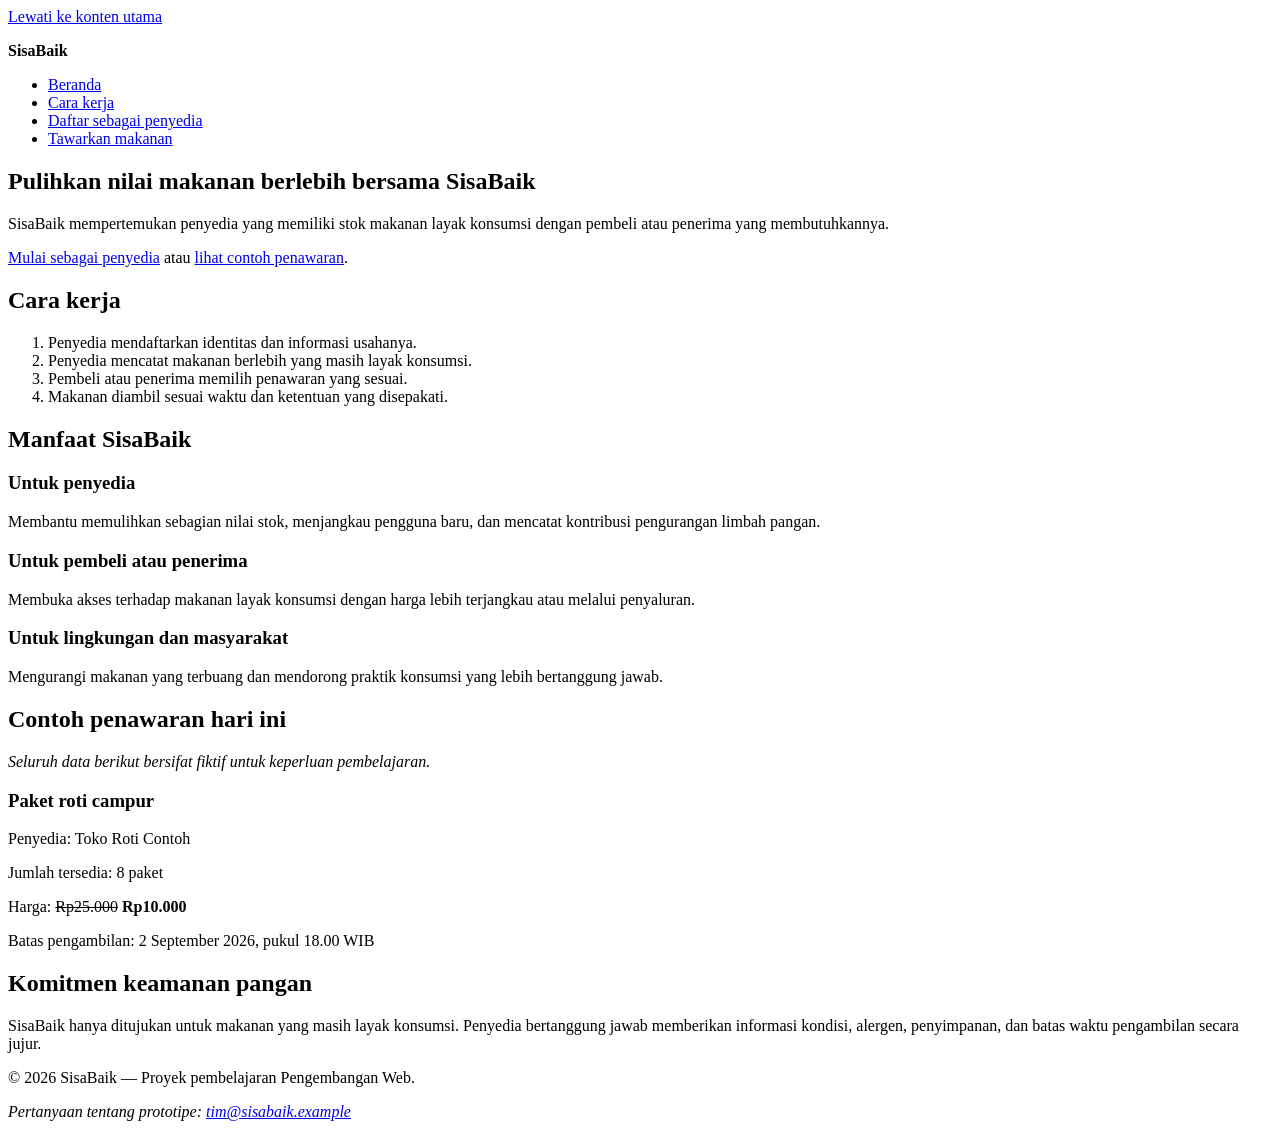
==== index.html @ fd05a011 "chore: initialize SisaBaik project" ====
<!doctype html>
<html lang="id">
<head>
<meta charset="utf-8">
<meta name="viewport" content="width=device-width, initial-scale=1">
<meta name="description"
content="SisaBaik membantu penyedia menawarkan makanan berlebih agar tetap bernilai, terjangkau, dan tidak terbuang."
>
<title>Beranda | SisaBaik</title>
</head>
<body>
<a href="#konten-utama">Lewati ke konten utama</a>
<header>
<p><strong>SisaBaik</strong></p>
<nav aria-label="Navigasi utama">
<ul>
<li><a href="index.html" aria-current="page">Beranda</a></li>
<li><a href="#cara-kerja">Cara kerja</a></li>
<li><a href="daftar-penyedia.html">Daftar sebagai penyedia</a></li>
<li><a href="tawarkan-makanan.html">Tawarkan makanan</a></li>
</ul>
</nav>
</header>

<main id="konten-utama" tabindex="-1">
<section aria-labelledby="judul-utama">
<h1 id="judul-utama">Pulihkan nilai makanan berlebih bersama SisaBaik</h1>
<p>
SisaBaik mempertemukan penyedia yang memiliki stok makanan layak konsumsi dengan pembeli atau penerima yang membutuhkannya.
</p>
<p>
<a href="daftar-penyedia.html">Mulai sebagai penyedia</a> atau
<a href="#penawaran-contoh">lihat contoh penawaran</a>.
</p>
</section>

<section id="cara-kerja" aria-labelledby="judul-cara-kerja">
<h2 id="judul-cara-kerja">Cara kerja</h2>
<ol>
<li>Penyedia mendaftarkan identitas dan informasi usahanya.</li>
<li>Penyedia mencatat makanan berlebih yang masih layak konsumsi.</li>
<li>Pembeli atau penerima memilih penawaran yang sesuai.</li>
<li>Makanan diambil sesuai waktu dan ketentuan yang disepakati.</li>
</ol>
</section>

<section aria-labelledby="judul-manfaat">
<h2 id="judul-manfaat">Manfaat SisaBaik</h2>

<article>
<h3>Untuk penyedia</h3>
<p>
Membantu memulihkan sebagian nilai stok, menjangkau pengguna baru, dan mencatat kontribusi pengurangan limbah pangan.
</p>
</article>

<article>
<h3>Untuk pembeli atau penerima</h3>
<p>
Membuka akses terhadap makanan layak konsumsi dengan harga lebih terjangkau atau melalui penyaluran.
</p>
</article>

<article>
<h3>Untuk lingkungan dan masyarakat</h3>
<p>
Mengurangi makanan yang terbuang dan mendorong praktik konsumsi yang lebih bertanggung jawab.
</p>
</article>
</section>

<section id="penawaran-contoh" aria-labelledby="judul-penawaran">
<h2 id="judul-penawaran">Contoh penawaran hari ini</h2>
<p><em>Seluruh data berikut bersifat fiktif untuk keperluan pembelajaran.</em></p>

<article>
<h3>Paket roti campur</h3>
<p>Penyedia: Toko Roti Contoh</p>
<p>Jumlah tersedia: <data value="8">8 paket</data></p>
<p>Harga: <del>Rp25.000</del> <strong>Rp10.000</strong></p>
<p>
Batas pengambilan:
<time datetime="2026-09-02T18:00:00+07:00">
2 September 2026, pukul 18.00 WIB
</time>
</p>
</article>
</section>

<section aria-labelledby="judul-keamanan">
<h2 id="judul-keamanan">Komitmen keamanan pangan</h2>
<p>

SisaBaik hanya ditujukan untuk makanan yang masih layak konsumsi. Penyedia bertanggung jawab memberikan informasi kondisi, alergen, penyimpanan, dan batas waktu pengambilan secara jujur.
</p>
</section>
</main>

<footer>
<p>&copy; 2026 SisaBaik — Proyek pembelajaran Pengembangan Web.</p>
<address>
Pertanyaan tentang prototipe:
<a href="mailto:tim@sisabaik.example">tim@sisabaik.example</a>
</address>
</footer>
</body>
</html>
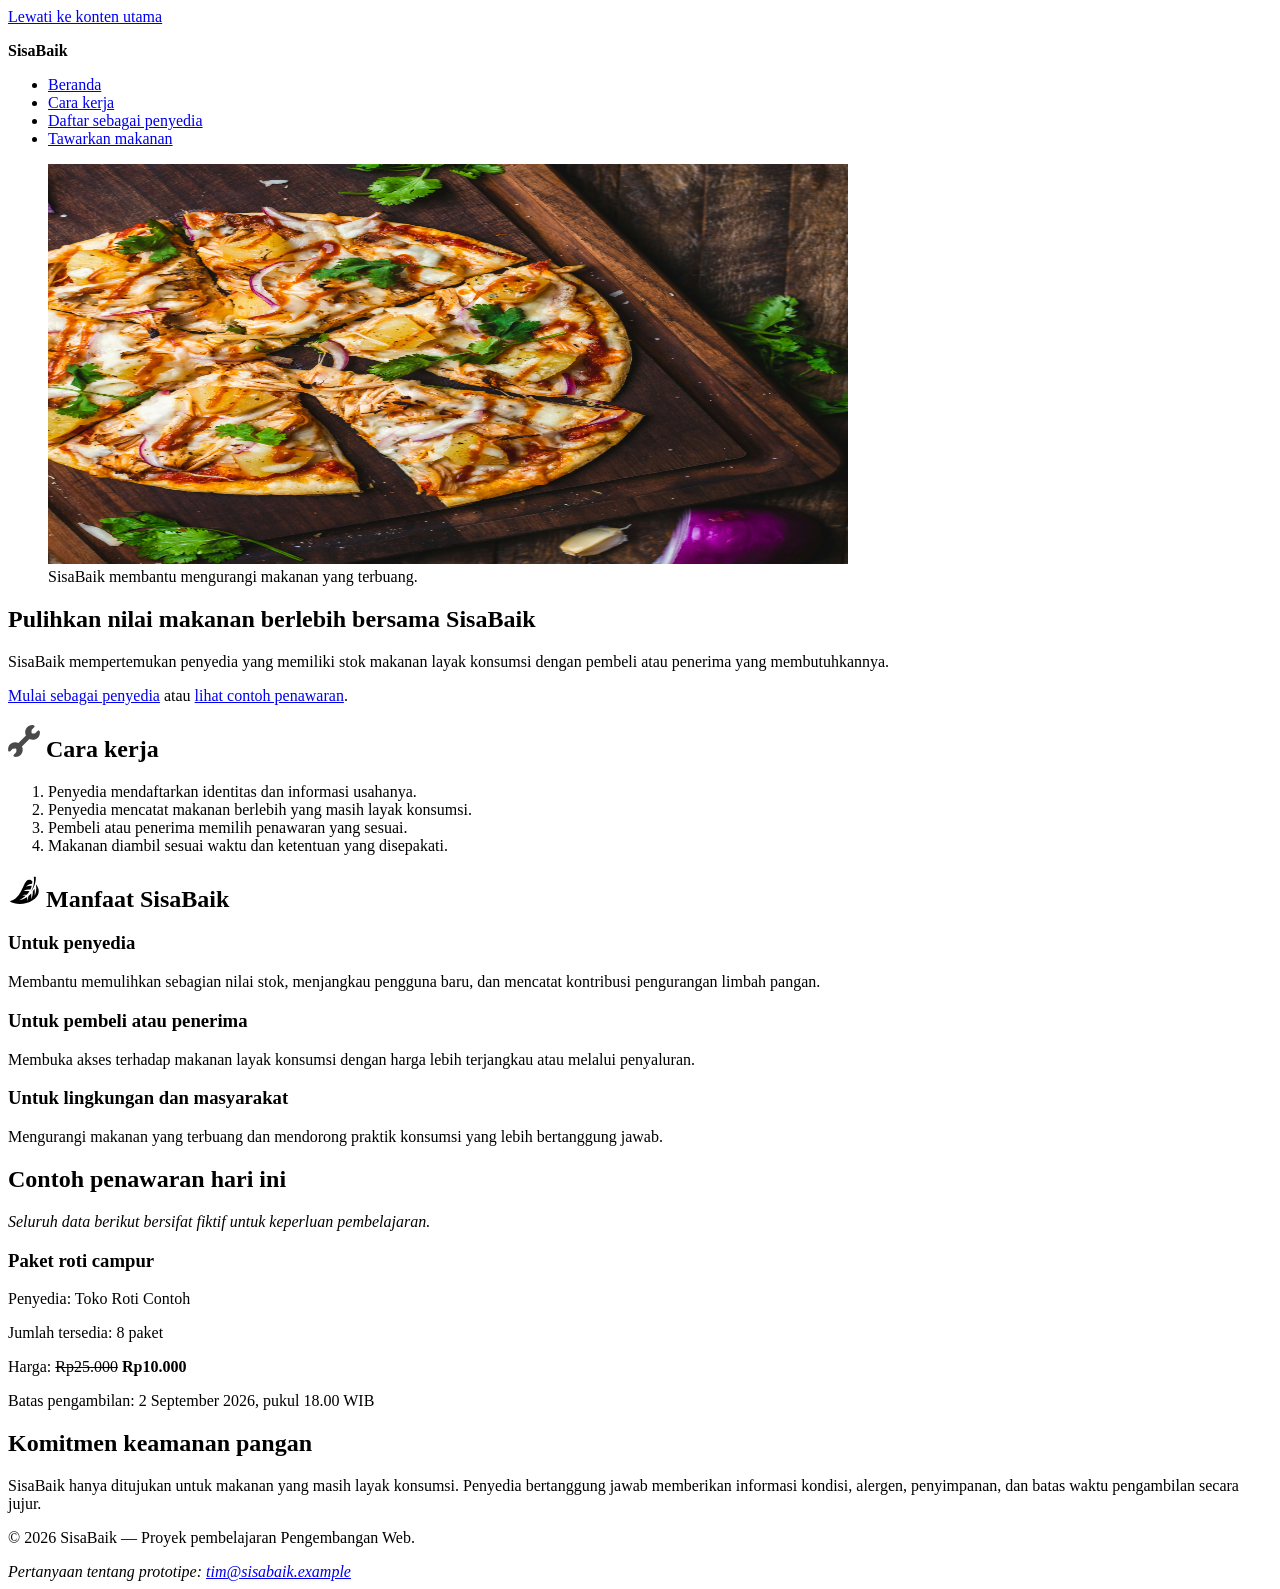
==== commit c86c2a01: "chore: save chapter 2 final changes" ====
--- a/index.html
+++ b/index.html
@@ -1,17 +1,25 @@
 <!doctype html>
 <html lang="id">
+
 <head>
 <meta charset="utf-8">
 <meta name="viewport" content="width=device-width, initial-scale=1">
+
 <meta name="description"
 content="SisaBaik membantu penyedia menawarkan makanan berlebih agar tetap bernilai, terjangkau, dan tidak terbuang."
 >
+
 <title>Beranda | SisaBaik</title>
 </head>
+
 <body>
+
 <a href="#konten-utama">Lewati ke konten utama</a>
+
 <header>
+
 <p><strong>SisaBaik</strong></p>
+
 <nav aria-label="Navigasi utama">
 <ul>
 <li><a href="index.html" aria-current="page">Beranda</a></li>
@@ -20,88 +28,193 @@
 <li><a href="tawarkan-makanan.html">Tawarkan makanan</a></li>
 </ul>
 </nav>
+
 </header>
 
+
 <main id="konten-utama" tabindex="-1">
+
+
+<!-- HERO -->
 <section aria-labelledby="judul-utama">
-<h1 id="judul-utama">Pulihkan nilai makanan berlebih bersama SisaBaik</h1>
-<p>
-SisaBaik mempertemukan penyedia yang memiliki stok makanan layak konsumsi dengan pembeli atau penerima yang membutuhkannya.
-</p>
-<p>
-<a href="daftar-penyedia.html">Mulai sebagai penyedia</a> atau
+
+<figure>
+<img
+src="images/hero.jpg"width="800" height="400"
+alt="Makanan berlebih yang masih layak konsumsi"
+>
+<figcaption>SisaBaik membantu mengurangi makanan yang terbuang.</figcaption>
+</figure>
+
+<h1 id="judul-utama">
+Pulihkan nilai makanan berlebih bersama SisaBaik
+</h1>
+
+<p>
+SisaBaik mempertemukan penyedia yang memiliki stok makanan layak konsumsi
+dengan pembeli atau penerima yang membutuhkannya.
+</p>
+
+<p>
+<a href="daftar-penyedia.html">Mulai sebagai penyedia</a>
+atau
 <a href="#penawaran-contoh">lihat contoh penawaran</a>.
 </p>
-</section>
-
+
+</section>
+
+
+<!-- CARA KERJA -->
 <section id="cara-kerja" aria-labelledby="judul-cara-kerja">
-<h2 id="judul-cara-kerja">Cara kerja</h2>
+
+<h2 id="judul-cara-kerja">
+    <img src="images/icons/gear.svg"width="32" height="32" >
+    Cara kerja
+</h2>
+
 <ol>
-<li>Penyedia mendaftarkan identitas dan informasi usahanya.</li>
-<li>Penyedia mencatat makanan berlebih yang masih layak konsumsi.</li>
-<li>Pembeli atau penerima memilih penawaran yang sesuai.</li>
-<li>Makanan diambil sesuai waktu dan ketentuan yang disepakati.</li>
+
+<li>
+Penyedia mendaftarkan identitas dan informasi usahanya.
+</li>
+
+<li>
+Penyedia mencatat makanan berlebih yang masih layak konsumsi.
+</li>
+
+<li>
+Pembeli atau penerima memilih penawaran yang sesuai.
+</li>
+
+<li>
+Makanan diambil sesuai waktu dan ketentuan yang disepakati.
+</li>
+
 </ol>
-</section>
-
+
+</section>
+
+
+<!-- MANFAAT -->
 <section aria-labelledby="judul-manfaat">
-<h2 id="judul-manfaat">Manfaat SisaBaik</h2>
-
-<article>
+
+<h2 id="judul-manfaat">
+    <img src="images/icons/daun.svg"width="32" height="32" >
+    Manfaat SisaBaik
+</h2>
+
+
+<article>
+
 <h3>Untuk penyedia</h3>
-<p>
-Membantu memulihkan sebagian nilai stok, menjangkau pengguna baru, dan mencatat kontribusi pengurangan limbah pangan.
-</p>
-</article>
-
-<article>
+
+<p>
+Membantu memulihkan sebagian nilai stok, menjangkau pengguna baru,
+dan mencatat kontribusi pengurangan limbah pangan.
+</p>
+
+</article>
+
+
+<article>
+
 <h3>Untuk pembeli atau penerima</h3>
-<p>
-Membuka akses terhadap makanan layak konsumsi dengan harga lebih terjangkau atau melalui penyaluran.
-</p>
-</article>
-
-<article>
+
+<p>
+Membuka akses terhadap makanan layak konsumsi dengan harga lebih
+terjangkau atau melalui penyaluran.
+</p>
+
+</article>
+
+
+<article>
+
 <h3>Untuk lingkungan dan masyarakat</h3>
-<p>
-Mengurangi makanan yang terbuang dan mendorong praktik konsumsi yang lebih bertanggung jawab.
-</p>
-</article>
-</section>
-
+
+<p>
+Mengurangi makanan yang terbuang dan mendorong praktik konsumsi
+yang lebih bertanggung jawab.
+</p>
+
+</article>
+
+</section>
+
+
+<!-- CONTOH PENAWARAN -->
 <section id="penawaran-contoh" aria-labelledby="judul-penawaran">
+
 <h2 id="judul-penawaran">Contoh penawaran hari ini</h2>
-<p><em>Seluruh data berikut bersifat fiktif untuk keperluan pembelajaran.</em></p>
-
-<article>
+
+<p>
+<em>Seluruh data berikut bersifat fiktif untuk keperluan pembelajaran.</em>
+</p>
+
+
+<article>
+
 <h3>Paket roti campur</h3>
-<p>Penyedia: Toko Roti Contoh</p>
-<p>Jumlah tersedia: <data value="8">8 paket</data></p>
-<p>Harga: <del>Rp25.000</del> <strong>Rp10.000</strong></p>
+
+<p>
+Penyedia: Toko Roti Contoh
+</p>
+
+<p>
+Jumlah tersedia:
+<data value="8">8 paket</data>
+</p>
+
+<p>
+Harga:
+<del>Rp25.000</del>
+<strong>Rp10.000</strong>
+</p>
+
 <p>
 Batas pengambilan:
 <time datetime="2026-09-02T18:00:00+07:00">
 2 September 2026, pukul 18.00 WIB
 </time>
 </p>
-</article>
-</section>
-
+
+</article>
+
+</section>
+
+
+<!-- KEAMANAN PANGAN -->
 <section aria-labelledby="judul-keamanan">
+
 <h2 id="judul-keamanan">Komitmen keamanan pangan</h2>
-<p>
-
-SisaBaik hanya ditujukan untuk makanan yang masih layak konsumsi. Penyedia bertanggung jawab memberikan informasi kondisi, alergen, penyimpanan, dan batas waktu pengambilan secara jujur.
-</p>
-</section>
+
+<p>
+SisaBaik hanya ditujukan untuk makanan yang masih layak konsumsi.
+Penyedia bertanggung jawab memberikan informasi kondisi, alergen,
+penyimpanan, dan batas waktu pengambilan secara jujur.
+</p>
+
+</section>
+
+
 </main>
 
+
+<!-- FOOTER -->
 <footer>
-<p>&copy; 2026 SisaBaik — Proyek pembelajaran Pengembangan Web.</p>
+
+<p>
+&copy; 2026 SisaBaik — Proyek pembelajaran Pengembangan Web.
+</p>
+
 <address>
 Pertanyaan tentang prototipe:
-<a href="mailto:tim@sisabaik.example">tim@sisabaik.example</a>
+<a href="mailto:tim@sisabaik.example">
+tim@sisabaik.example
+</a>
 </address>
+
 </footer>
+
 </body>
-</html>
+</html>
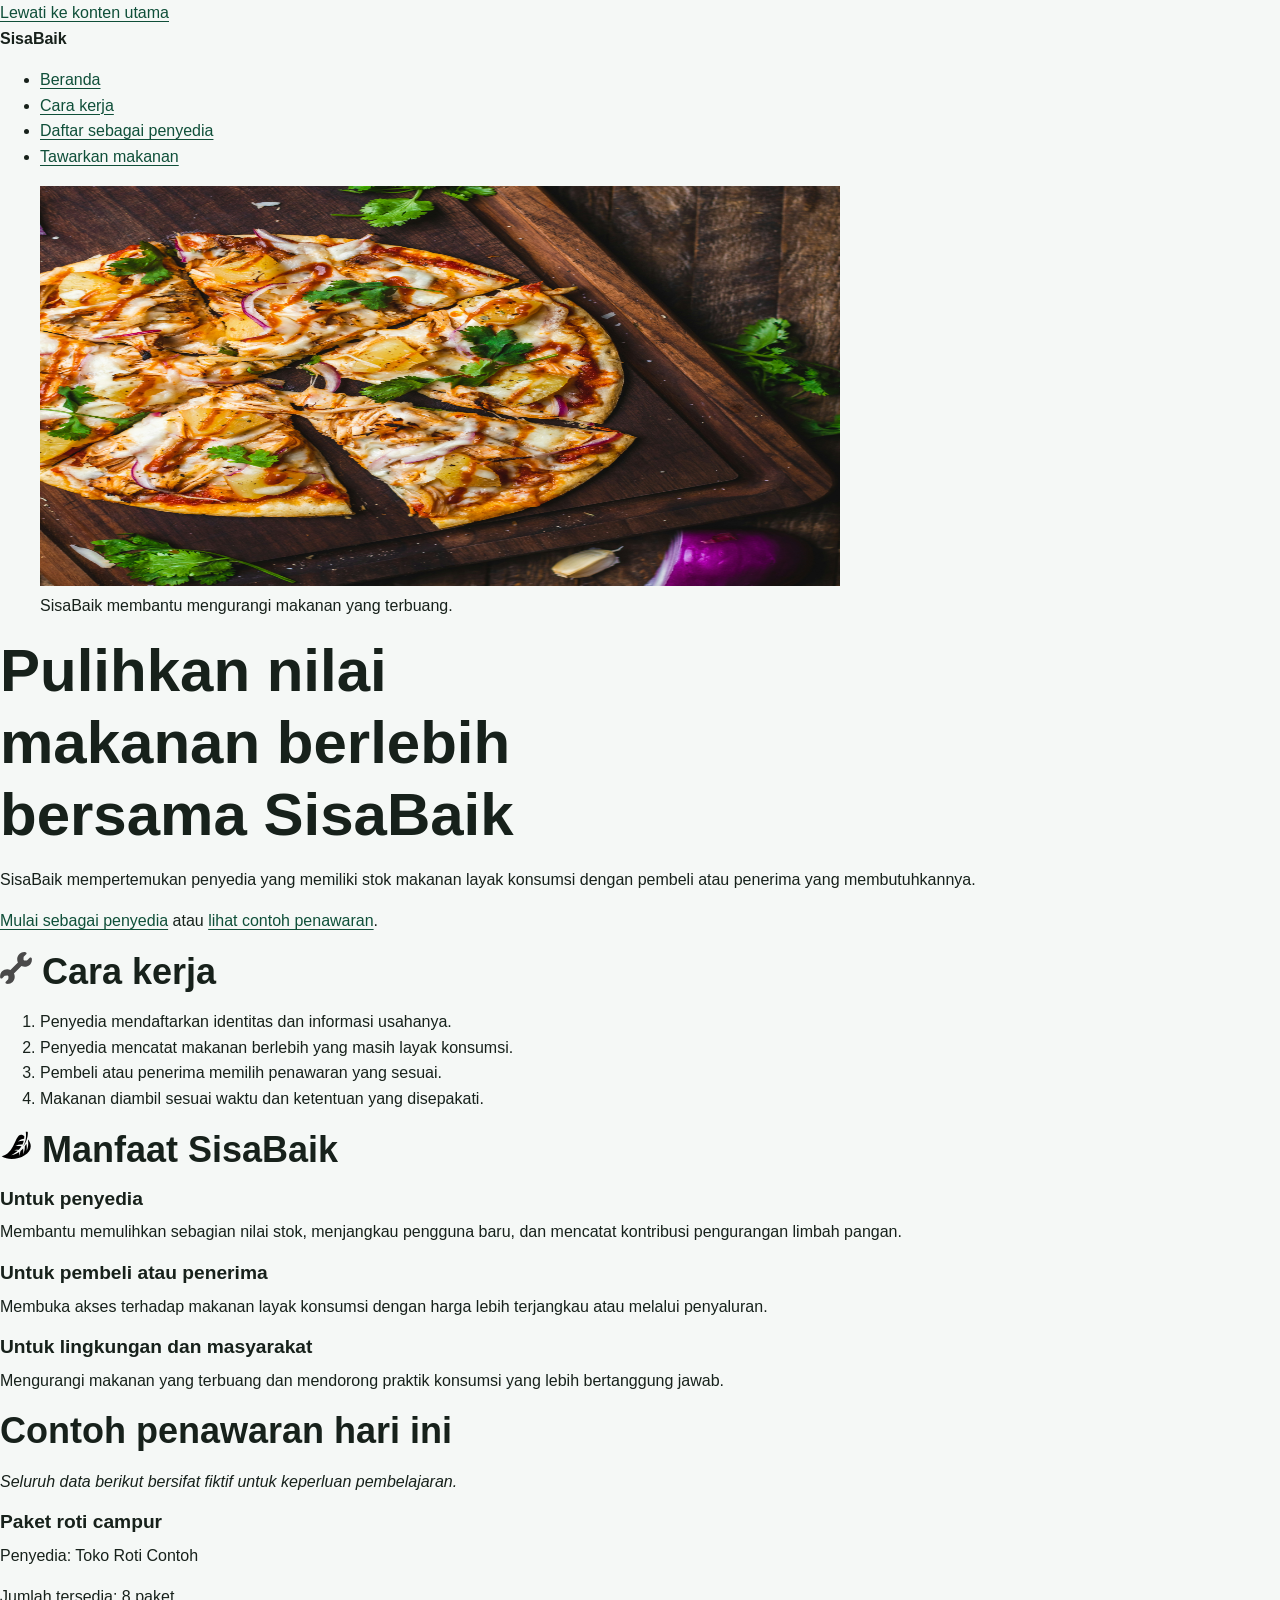
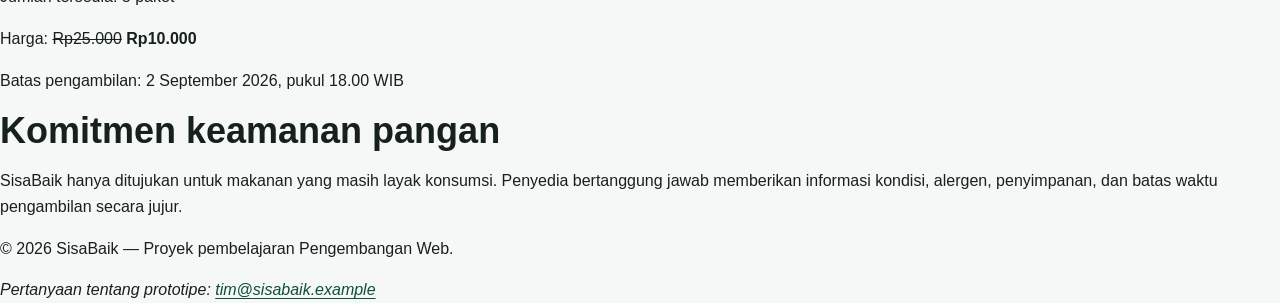
==== commit f3a3cdbf: "feat: add responsive SisaBaik visual system" ====
--- a/index.html
+++ b/index.html
@@ -10,6 +10,7 @@
 >
 
 <title>Beranda | SisaBaik</title>
+<link rel="stylesheet" href="styles.css">
 </head>
 
 <body>
--- a/styles.css
+++ b/styles.css
@@ -0,0 +1,429 @@
+:root {
+  --color-primary: #176b4d;
+  --color-primary-dark: #0f4f39;
+  --color-primary-soft: #e8f5ef;
+  --color-accent: #f2b84b;
+  --color-text: #17211b;
+  --color-muted: #52615a;
+  --color-surface: #ffffff;
+  --color-background: #f5f8f6;
+  --color-border: #cbd8d1;
+  --color-danger: #a52a2a;
+  --shadow-card: 0 0.5rem 1.5rem rgb(23 33 27 / 10%);
+  --radius-small: 0.5rem;
+  --radius-medium: 0.9rem;
+  --radius-large: 1.4rem;
+  --content-width: 72rem;
+}
+
+*,
+*::before,
+*::after {
+  box-sizing: border-box;
+}
+
+html {
+  scroll-behavior: smooth;
+}
+
+body {
+  margin: 0;
+  background: var(--color-background);
+  color: var(--color-text);
+  font-family: Arial, Helvetica, sans-serif;
+  font-size: 1rem;
+  line-height: 1.6;
+}
+
+h1,
+h2,
+h3,
+p {
+  margin-block-start: 0;
+}
+
+h1,
+h2,
+h3 {
+  line-height: 1.2;
+}
+
+h1 {
+  max-width: 18ch;
+  margin-block-end: 1rem;
+  font-size: clamp(2rem, 7vw, 3.75rem);
+}
+
+h2 {
+  margin-block-end: 1rem;
+  font-size: clamp(1.5rem, 4vw, 2.25rem);
+}
+
+h3 {
+  margin-block-end: 0.6rem;
+  font-size: 1.2rem;
+}
+
+a {
+  color: var(--color-primary-dark);
+  text-underline-offset: 0.2em;
+}
+
+a:hover {
+  text-decoration-thickness: 0.18em;
+}
+
+:focus-visible {
+  outline: 0.2rem solid var(--color-accent);
+  outline-offset: 0.2rem;
+}
+
+.skip-link {
+  position: absolute;
+  inset-block-start: 0.5rem;
+  inset-inline-start: 0.5rem;
+  z-index: 100;
+  padding: 0.7rem 1rem;
+  border-radius: var(--radius-small);
+  background: var(--color-text);
+  color: var(--color-surface);
+  transform: translateY(-180%);
+}
+
+.skip-link:focus {
+  transform: translateY(0);
+}
+
+.container {
+  width: min(100% - 2rem, var(--content-width));
+  margin-inline: auto;
+}
+
+.site-header {
+  background: var(--color-surface);
+  border-block-end: 0.0625rem solid var(--color-border);
+}
+
+.header-layout {
+  display: flex;
+  flex-direction: column;
+  gap: 0.75rem;
+  padding-block: 1rem;
+}
+
+.brand {
+  margin: 0;
+  color: var(--color-primary-dark);
+  font-size: 1.4rem;
+  font-weight: 700;
+}
+
+.nav-list {
+  display: flex;
+  flex-wrap: wrap;
+  gap: 0.5rem 1rem;
+  margin: 0;
+  padding: 0;
+  list-style: none;
+}
+
+.nav-list a {
+  display: inline-block;
+  padding-block: 0.35rem;
+  font-weight: 700;
+}
+
+.nav-list a[aria-current="page"] {
+  color: var(--color-primary);
+  text-decoration-thickness: 0.2em;
+}
+
+.hero {
+  padding-block: clamp(3rem, 10vw, 7rem);
+  background: linear-gradient(135deg, rgb(232 245 239 / 95%), rgb(255 255 255 / 92%));
+}
+
+.hero-layout {
+  display: grid;
+  gap: 2rem;
+  align-items: center;
+}
+
+.eyebrow {
+  margin-block-end: 0.5rem;
+  color: var(--color-primary-dark);
+  font-weight: 700;
+  letter-spacing: 0.05em;
+  text-transform: uppercase;
+}
+
+.lead {
+  max-width: 62ch;
+  color: var(--color-muted);
+  font-size: 1.1rem;
+}
+
+.hero-panel {
+  padding: 1.5rem;
+  border: 0.0625rem solid var(--color-border);
+  border-radius: var(--radius-large);
+  background: var(--color-surface);
+  box-shadow: var(--shadow-card);
+}
+
+.hero-panel strong {
+  display: block;
+  color: var(--color-primary-dark);
+  font-size: 2rem;
+}
+
+.button-group,
+.form-actions {
+  display: flex;
+  flex-wrap: wrap;
+  gap: 0.75rem;
+  align-items: center;
+}
+
+.button {
+  display: inline-block;
+  padding: 0.75rem 1rem;
+  border: 0.125rem solid var(--color-primary);
+  border-radius: var(--radius-small);
+  background: var(--color-primary);
+  color: var(--color-surface);
+  font: inherit;
+  font-weight: 700;
+  line-height: 1.2;
+  text-decoration: none;
+  cursor: pointer;
+}
+
+.button:hover {
+  background: var(--color-primary-dark);
+  border-color: var(--color-primary-dark);
+}
+
+.button-secondary {
+  background: transparent;
+  color: var(--color-primary-dark);
+}
+
+.section {
+  padding-block: clamp(2.5rem, 7vw, 5rem);
+}
+
+.section-alt {
+  background: var(--color-surface);
+}
+
+.section-intro {
+  max-width: 65ch;
+  color: var(--color-muted);
+}
+
+.steps-grid,
+.benefit-grid,
+.offer-grid {
+  display: grid;
+  grid-template-columns: 1fr;
+  gap: 1rem;
+}
+
+.card {
+  padding: 1.25rem;
+  border: 0.0625rem solid var(--color-border);
+  border-radius: var(--radius-medium);
+  background: var(--color-surface);
+  box-shadow: var(--shadow-card);
+}
+
+.step-number {
+  display: inline-grid;
+  width: 2.25rem;
+  height: 2.25rem;
+  margin-block-end: 0.75rem;
+  place-items: center;
+  border-radius: 50%;
+  background: var(--color-primary-soft);
+  color: var(--color-primary-dark);
+  font-weight: 700;
+}
+
+.offer-card {
+  display: flex;
+  flex-direction: column;
+  overflow: hidden;
+  border: 0.0625rem solid var(--color-border);
+  border-radius: var(--radius-medium);
+  background: var(--color-surface);
+  box-shadow: var(--shadow-card);
+}
+
+.offer-card__visual {
+  min-height: 8rem;
+  background: linear-gradient(135deg, var(--color-primary), var(--color-primary-dark));
+}
+
+.offer-card__content {
+  display: flex;
+  flex: 1;
+  flex-direction: column;
+  padding: 1.25rem;
+}
+
+.offer-card__meta {
+  color: var(--color-muted);
+}
+
+.offer-card__price {
+  margin-block-start: auto;
+  font-size: 1.15rem;
+}
+
+.badge {
+  display: inline-block;
+  width: fit-content;
+  margin-block-end: 0.75rem;
+  padding: 0.25rem 0.6rem;
+  border-radius: 999px;
+  background: var(--color-primary-soft);
+  color: var(--color-primary-dark);
+  font-size: 0.85rem;
+  font-weight: 700;
+}
+
+.notice {
+  padding: 1rem;
+  border-inline-start: 0.3rem solid var(--color-primary);
+  border-radius: var(--radius-small);
+  background: var(--color-primary-soft);
+}
+
+.page-heading {
+  padding-block: clamp(2.5rem, 7vw, 5rem) 2rem;
+}
+
+.form-card {
+  max-width: 56rem;
+  margin-block-end: 3rem;
+  padding: clamp(1rem, 4vw, 2rem);
+  border: 0.0625rem solid var(--color-border);
+  border-radius: var(--radius-large);
+  background: var(--color-surface);
+  box-shadow: var(--shadow-card);
+}
+
+.form-section {
+  margin: 0 0 1.5rem;
+  padding: 1.25rem;
+  border: 0.0625rem solid var(--color-border);
+  border-radius: var(--radius-medium);
+}
+
+.form-section legend {
+  padding-inline: 0.4rem;
+  color: var(--color-primary-dark);
+  font-size: 1.1rem;
+  font-weight: 700;
+}
+
+label {
+  display: inline-block;
+  margin-block-end: 0.35rem;
+  font-weight: 700;
+}
+
+input,
+select,
+textarea {
+  width: 100%;
+  padding: 0.7rem 0.75rem;
+  border: 0.0625rem solid #809087;
+  border-radius: var(--radius-small);
+  background: var(--color-surface);
+  color: var(--color-text);
+  font: inherit;
+}
+
+textarea {
+  resize: vertical;
+}
+
+input:focus,
+select:focus,
+textarea:focus {
+  border-color: var(--color-primary-dark);
+}
+
+input[type="checkbox"],
+input[type="radio"] {
+  width: 1.1rem;
+  height: 1.1rem;
+  margin: 0.2rem 0 0;
+  accent-color: var(--color-primary);
+}
+
+.required-note {
+  color: var(--color-muted);
+}
+
+.site-footer {
+  padding-block: 2rem;
+  background: var(--color-primary-dark);
+  color: var(--color-surface);
+}
+
+.site-footer a {
+  color: var(--color-surface);
+}
+
+.footer-layout {
+  display: flex;
+  flex-direction: column;
+  gap: 0.5rem;
+}
+
+.footer-layout p,
+.footer-layout address {
+  margin: 0;
+}
+
+@media (min-width: 48rem) {
+  .header-layout {
+    flex-direction: row;
+    justify-content: space-between;
+    align-items: center;
+  }
+
+  .hero-layout {
+    grid-template-columns: minmax(0, 1.5fr) minmax(15rem, 0.7fr);
+  }
+
+  .steps-grid,
+  .benefit-grid {
+    grid-template-columns: repeat(3, minmax(0, 1fr));
+  }
+
+  .offer-grid {
+    grid-template-columns: repeat(2, minmax(0, 1fr));
+  }
+
+  .footer-layout {
+    flex-direction: row;
+    justify-content: space-between;
+    align-items: center;
+  }
+}
+
+@media (min-width: 68rem) {
+  .offer-grid {
+    grid-template-columns: repeat(3, minmax(0, 1fr));
+  }
+}
+
+@media (prefers-reduced-motion: reduce) {
+  html {
+    scroll-behavior: auto;
+  }
+}
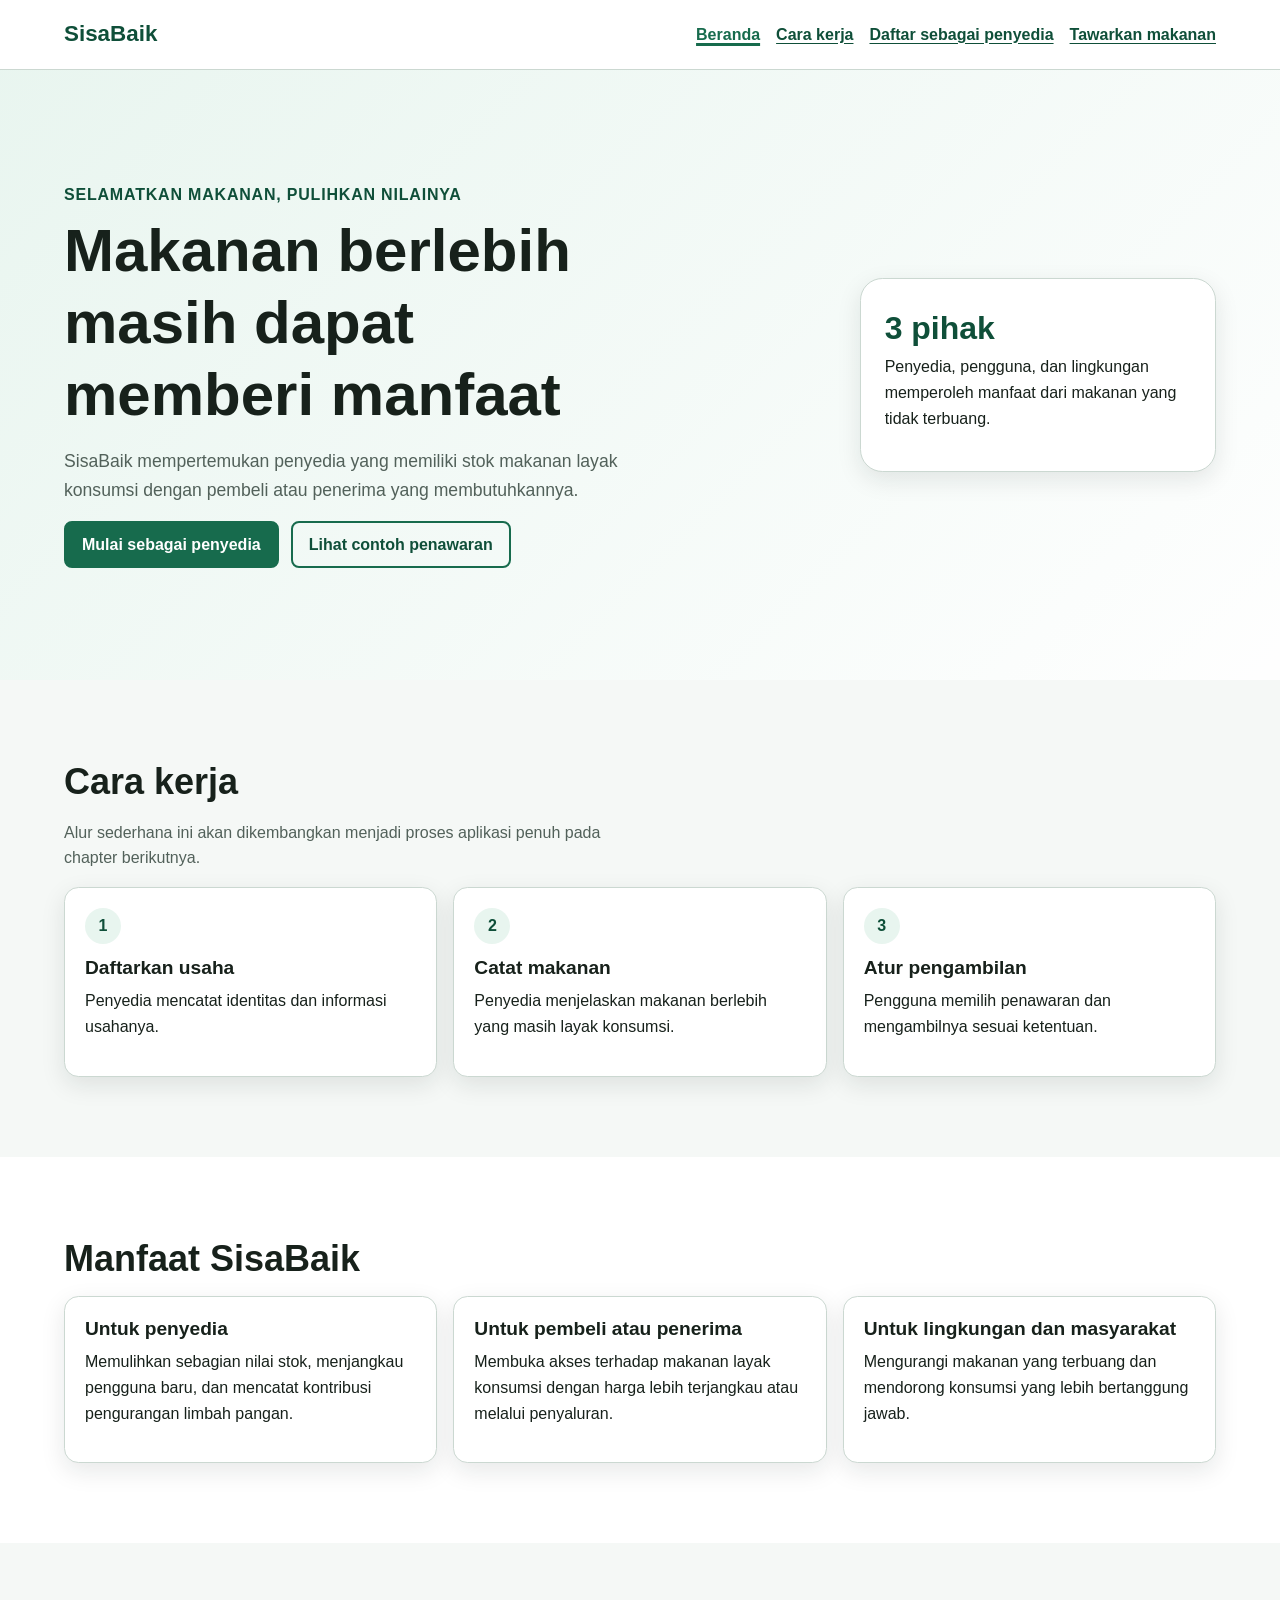
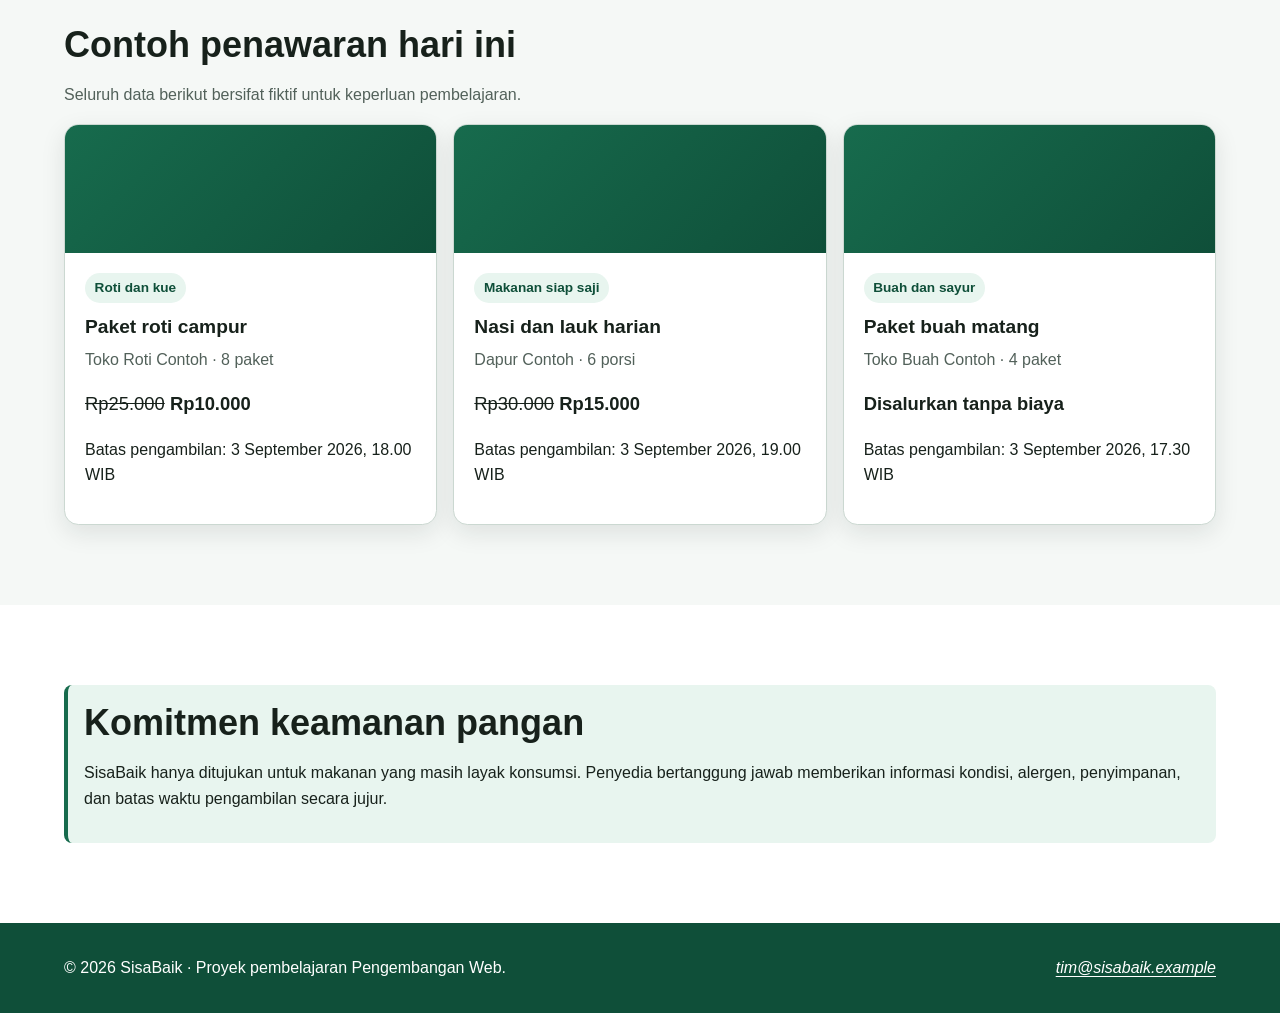
==== commit ae0e0175: "style: apply responsive layout to SisaBaik pages" ====
--- a/index.html
+++ b/index.html
@@ -1,221 +1,149 @@
 <!doctype html>
 <html lang="id">
+<head>
+  <meta charset="utf-8">
+  <meta name="viewport" content="width=device-width, initial-scale=1">
+  <meta name="description" content="SisaBaik membantu penyedia menawarkan makanan berlebih agar tetap bernilai, terjangkau, dan tidak terbuang.">
+  <title>Beranda | SisaBaik</title>
+  <link rel="stylesheet" href="styles.css">
+</head>
+<body>
+  <a class="skip-link" href="#konten-utama">Lewati ke konten utama</a>
 
-<head>
-<meta charset="utf-8">
-<meta name="viewport" content="width=device-width, initial-scale=1">
+  <header class="site-header">
+    <div class="container header-layout">
+      <p class="brand">SisaBaik</p>
+      <nav aria-label="Navigasi utama">
+        <ul class="nav-list">
+          <li><a href="index.html" aria-current="page">Beranda</a></li>
+          <li><a href="#cara-kerja">Cara kerja</a></li>
+          <li><a href="daftar-penyedia.html">Daftar sebagai penyedia</a></li>
+          <li><a href="tawarkan-makanan.html">Tawarkan makanan</a></li>
+        </ul>
+      </nav>
+    </div>
+  </header>
 
-<meta name="description"
-content="SisaBaik membantu penyedia menawarkan makanan berlebih agar tetap bernilai, terjangkau, dan tidak terbuang."
->
+  <main id="konten-utama" tabindex="-1">
+    <section class="hero" aria-labelledby="judul-utama">
+      <div class="container hero-layout">
+        <div>
+          <p class="eyebrow">Selamatkan makanan, pulihkan nilainya</p>
+          <h1 id="judul-utama">Makanan berlebih masih dapat memberi manfaat</h1>
+          <p class="lead">SisaBaik mempertemukan penyedia yang memiliki stok makanan layak konsumsi dengan pembeli atau penerima yang membutuhkannya.</p>
+          <div class="button-group">
+            <a class="button" href="daftar-penyedia.html">Mulai sebagai penyedia</a>
+            <a class="button button-secondary" href="#penawaran-contoh">Lihat contoh penawaran</a>
+          </div>
+        </div>
 
-<title>Beranda | SisaBaik</title>
-<link rel="stylesheet" href="styles.css">
-</head>
+        <aside class="hero-panel" aria-label="Ringkasan manfaat SisaBaik">
+          <strong>3 pihak</strong>
+          <p>Penyedia, pengguna, dan lingkungan memperoleh manfaat dari makanan yang tidak terbuang.</p>
+        </aside>
+      </div>
+    </section>
 
-<body>
+    <section class="section" id="cara-kerja" aria-labelledby="judul-cara-kerja">
+      <div class="container">
+        <h2 id="judul-cara-kerja">Cara kerja</h2>
+        <p class="section-intro">Alur sederhana ini akan dikembangkan menjadi proses aplikasi penuh pada chapter berikutnya.</p>
+        <div class="steps-grid">
+          <article class="card">
+            <span class="step-number" aria-hidden="true">1</span>
+            <h3>Daftarkan usaha</h3>
+            <p>Penyedia mencatat identitas dan informasi usahanya.</p>
+          </article>
+          <article class="card">
+            <span class="step-number" aria-hidden="true">2</span>
+            <h3>Catat makanan</h3>
+            <p>Penyedia menjelaskan makanan berlebih yang masih layak konsumsi.</p>
+          </article>
+          <article class="card">
+            <span class="step-number" aria-hidden="true">3</span>
+            <h3>Atur pengambilan</h3>
+            <p>Pengguna memilih penawaran dan mengambilnya sesuai ketentuan.</p>
+          </article>
+        </div>
+      </div>
+    </section>
 
-<a href="#konten-utama">Lewati ke konten utama</a>
+    <section class="section section-alt" aria-labelledby="judul-manfaat">
+      <div class="container">
+        <h2 id="judul-manfaat">Manfaat SisaBaik</h2>
+        <div class="benefit-grid">
+          <article class="card">
+            <h3>Untuk penyedia</h3>
+            <p>Memulihkan sebagian nilai stok, menjangkau pengguna baru, dan mencatat kontribusi pengurangan limbah pangan.</p>
+          </article>
+          <article class="card">
+            <h3>Untuk pembeli atau penerima</h3>
+            <p>Membuka akses terhadap makanan layak konsumsi dengan harga lebih terjangkau atau melalui penyaluran.</p>
+          </article>
+          <article class="card">
+            <h3>Untuk lingkungan dan masyarakat</h3>
+            <p>Mengurangi makanan yang terbuang dan mendorong konsumsi yang lebih bertanggung jawab.</p>
+          </article>
+        </div>
+      </div>
+    </section>
 
-<header>
+    <section class="section" id="penawaran-contoh" aria-labelledby="judul-penawaran">
+      <div class="container">
+        <h2 id="judul-penawaran">Contoh penawaran hari ini</h2>
+        <p class="section-intro">Seluruh data berikut bersifat fiktif untuk keperluan pembelajaran.</p>
+        <div class="offer-grid">
+          <article class="offer-card">
+            <div class="offer-card__visual" aria-hidden="true"></div>
+            <div class="offer-card__content">
+              <span class="badge">Roti dan kue</span>
+              <h3>Paket roti campur</h3>
+              <p class="offer-card__meta">Toko Roti Contoh · <data value="8">8 paket</data></p>
+              <p class="offer-card__price"><del>Rp25.000</del> <strong>Rp10.000</strong></p>
+              <p>Batas pengambilan: <time datetime="2026-09-03T18:00:00+07:00">3 September 2026, 18.00 WIB</time></p>
+            </div>
+          </article>
 
-<p><strong>SisaBaik</strong></p>
+          <article class="offer-card">
+            <div class="offer-card__visual" aria-hidden="true"></div>
+            <div class="offer-card__content">
+              <span class="badge">Makanan siap saji</span>
+              <h3>Nasi dan lauk harian</h3>
+              <p class="offer-card__meta">Dapur Contoh · <data value="6">6 porsi</data></p>
+              <p class="offer-card__price"><del>Rp30.000</del> <strong>Rp15.000</strong></p>
+              <p>Batas pengambilan: <time datetime="2026-09-03T19:00:00+07:00">3 September 2026, 19.00 WIB</time></p>
+            </div>
+          </article>
 
-<nav aria-label="Navigasi utama">
-<ul>
-<li><a href="index.html" aria-current="page">Beranda</a></li>
-<li><a href="#cara-kerja">Cara kerja</a></li>
-<li><a href="daftar-penyedia.html">Daftar sebagai penyedia</a></li>
-<li><a href="tawarkan-makanan.html">Tawarkan makanan</a></li>
-</ul>
-</nav>
+          <article class="offer-card">
+            <div class="offer-card__visual" aria-hidden="true"></div>
+            <div class="offer-card__content">
+              <span class="badge">Buah dan sayur</span>
+              <h3>Paket buah matang</h3>
+              <p class="offer-card__meta">Toko Buah Contoh · <data value="4">4 paket</data></p>
+              <p class="offer-card__price"><strong>Disalurkan tanpa biaya</strong></p>
+              <p>Batas pengambilan: <time datetime="2026-09-03T17:30:00+07:00">3 September 2026, 17.30 WIB</time></p>
+            </div>
+          </article>
+        </div>
+      </div>
+    </section>
 
-</header>
+    <section class="section section-alt" aria-labelledby="judul-keamanan">
+      <div class="container">
+        <div class="notice">
+          <h2 id="judul-keamanan">Komitmen keamanan pangan</h2>
+          <p>SisaBaik hanya ditujukan untuk makanan yang masih layak konsumsi. Penyedia bertanggung jawab memberikan informasi kondisi, alergen, penyimpanan, dan batas waktu pengambilan secara jujur.</p>
+        </div>
+      </div>
+    </section>
+  </main>
 
-
-<main id="konten-utama" tabindex="-1">
-
-
-<!-- HERO -->
-<section aria-labelledby="judul-utama">
-
-<figure>
-<img
-src="images/hero.jpg"width="800" height="400"
-alt="Makanan berlebih yang masih layak konsumsi"
->
-<figcaption>SisaBaik membantu mengurangi makanan yang terbuang.</figcaption>
-</figure>
-
-<h1 id="judul-utama">
-Pulihkan nilai makanan berlebih bersama SisaBaik
-</h1>
-
-<p>
-SisaBaik mempertemukan penyedia yang memiliki stok makanan layak konsumsi
-dengan pembeli atau penerima yang membutuhkannya.
-</p>
-
-<p>
-<a href="daftar-penyedia.html">Mulai sebagai penyedia</a>
-atau
-<a href="#penawaran-contoh">lihat contoh penawaran</a>.
-</p>
-
-</section>
-
-
-<!-- CARA KERJA -->
-<section id="cara-kerja" aria-labelledby="judul-cara-kerja">
-
-<h2 id="judul-cara-kerja">
-    <img src="images/icons/gear.svg"width="32" height="32" >
-    Cara kerja
-</h2>
-
-<ol>
-
-<li>
-Penyedia mendaftarkan identitas dan informasi usahanya.
-</li>
-
-<li>
-Penyedia mencatat makanan berlebih yang masih layak konsumsi.
-</li>
-
-<li>
-Pembeli atau penerima memilih penawaran yang sesuai.
-</li>
-
-<li>
-Makanan diambil sesuai waktu dan ketentuan yang disepakati.
-</li>
-
-</ol>
-
-</section>
-
-
-<!-- MANFAAT -->
-<section aria-labelledby="judul-manfaat">
-
-<h2 id="judul-manfaat">
-    <img src="images/icons/daun.svg"width="32" height="32" >
-    Manfaat SisaBaik
-</h2>
-
-
-<article>
-
-<h3>Untuk penyedia</h3>
-
-<p>
-Membantu memulihkan sebagian nilai stok, menjangkau pengguna baru,
-dan mencatat kontribusi pengurangan limbah pangan.
-</p>
-
-</article>
-
-
-<article>
-
-<h3>Untuk pembeli atau penerima</h3>
-
-<p>
-Membuka akses terhadap makanan layak konsumsi dengan harga lebih
-terjangkau atau melalui penyaluran.
-</p>
-
-</article>
-
-
-<article>
-
-<h3>Untuk lingkungan dan masyarakat</h3>
-
-<p>
-Mengurangi makanan yang terbuang dan mendorong praktik konsumsi
-yang lebih bertanggung jawab.
-</p>
-
-</article>
-
-</section>
-
-
-<!-- CONTOH PENAWARAN -->
-<section id="penawaran-contoh" aria-labelledby="judul-penawaran">
-
-<h2 id="judul-penawaran">Contoh penawaran hari ini</h2>
-
-<p>
-<em>Seluruh data berikut bersifat fiktif untuk keperluan pembelajaran.</em>
-</p>
-
-
-<article>
-
-<h3>Paket roti campur</h3>
-
-<p>
-Penyedia: Toko Roti Contoh
-</p>
-
-<p>
-Jumlah tersedia:
-<data value="8">8 paket</data>
-</p>
-
-<p>
-Harga:
-<del>Rp25.000</del>
-<strong>Rp10.000</strong>
-</p>
-
-<p>
-Batas pengambilan:
-<time datetime="2026-09-02T18:00:00+07:00">
-2 September 2026, pukul 18.00 WIB
-</time>
-</p>
-
-</article>
-
-</section>
-
-
-<!-- KEAMANAN PANGAN -->
-<section aria-labelledby="judul-keamanan">
-
-<h2 id="judul-keamanan">Komitmen keamanan pangan</h2>
-
-<p>
-SisaBaik hanya ditujukan untuk makanan yang masih layak konsumsi.
-Penyedia bertanggung jawab memberikan informasi kondisi, alergen,
-penyimpanan, dan batas waktu pengambilan secara jujur.
-</p>
-
-</section>
-
-
-</main>
-
-
-<!-- FOOTER -->
-<footer>
-
-<p>
-&copy; 2026 SisaBaik — Proyek pembelajaran Pengembangan Web.
-</p>
-
-<address>
-Pertanyaan tentang prototipe:
-<a href="mailto:tim@sisabaik.example">
-tim@sisabaik.example
-</a>
-</address>
-
-</footer>
-
+  <footer class="site-footer">
+    <div class="container footer-layout">
+      <p>&copy; 2026 SisaBaik · Proyek pembelajaran Pengembangan Web.</p>
+      <address><a href="mailto:tim@sisabaik.example">tim@sisabaik.example</a></address>
+    </div>
+  </footer>
 </body>
 </html>
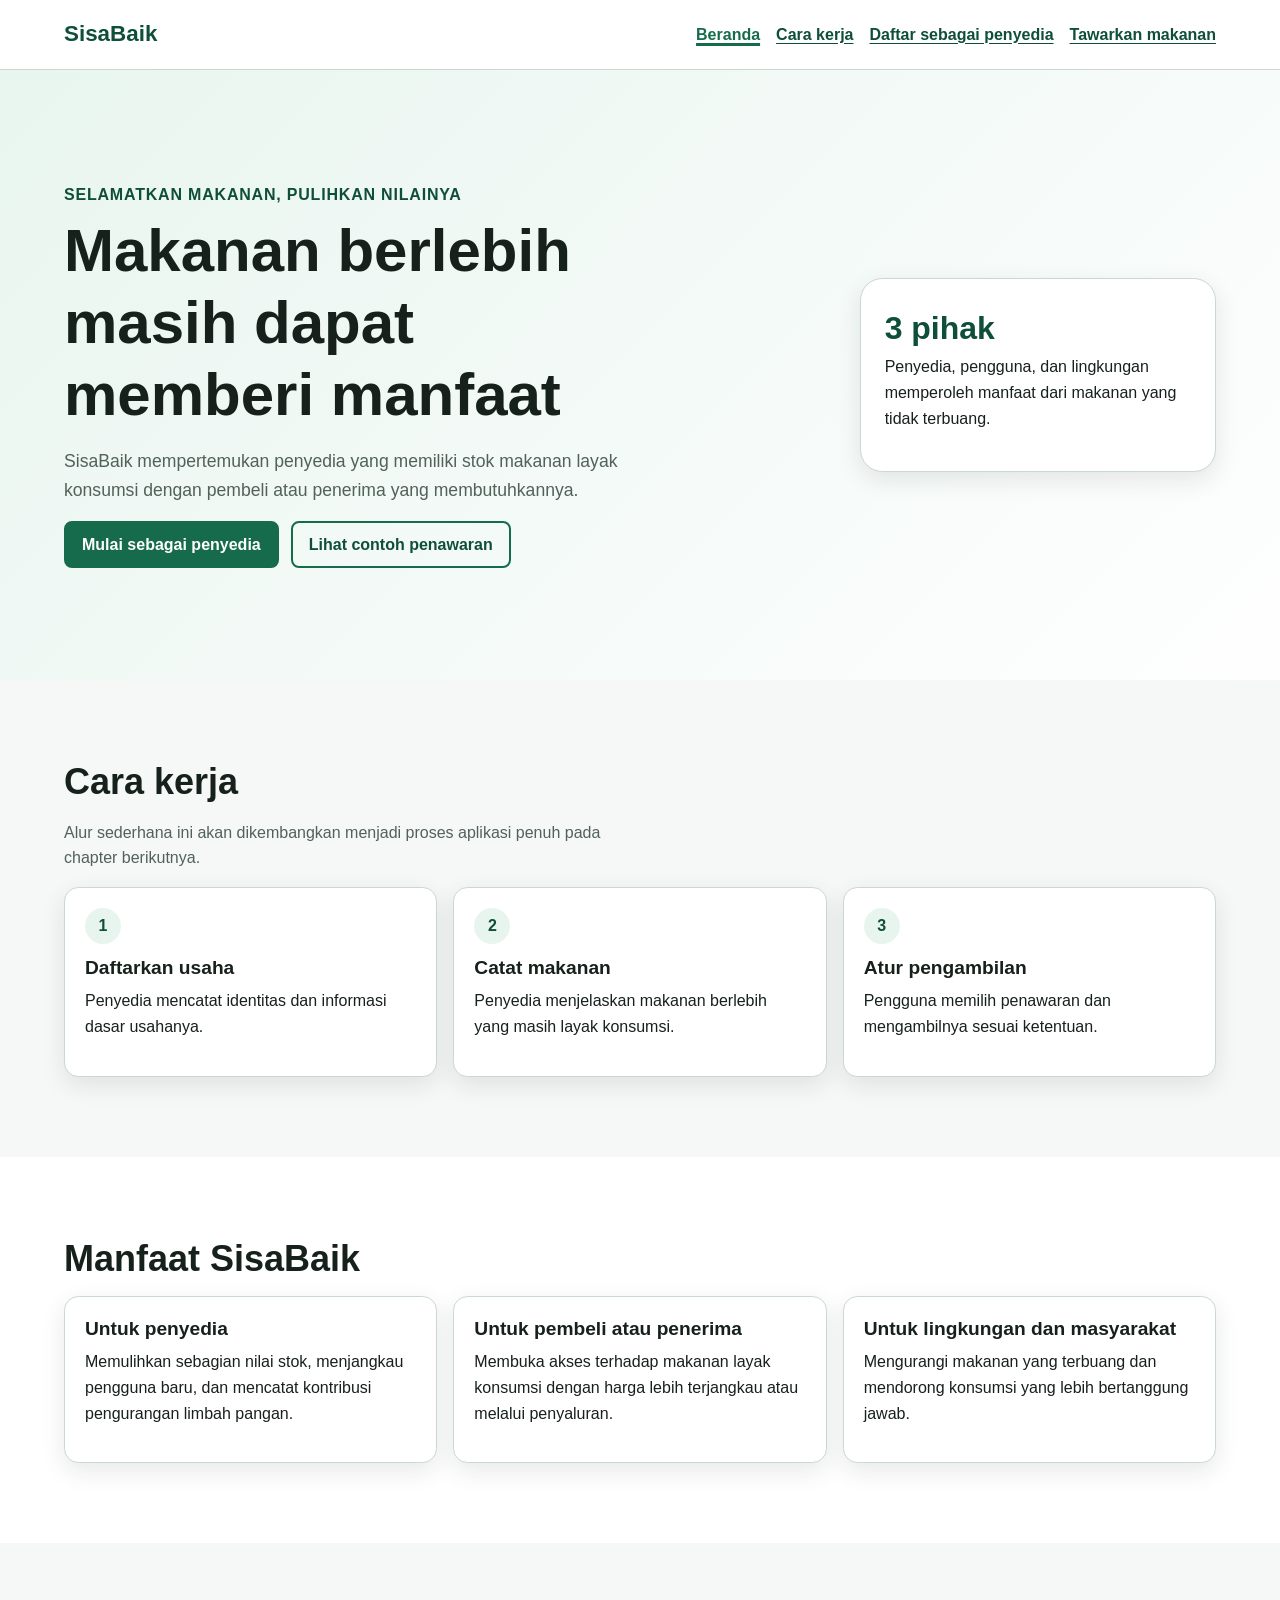
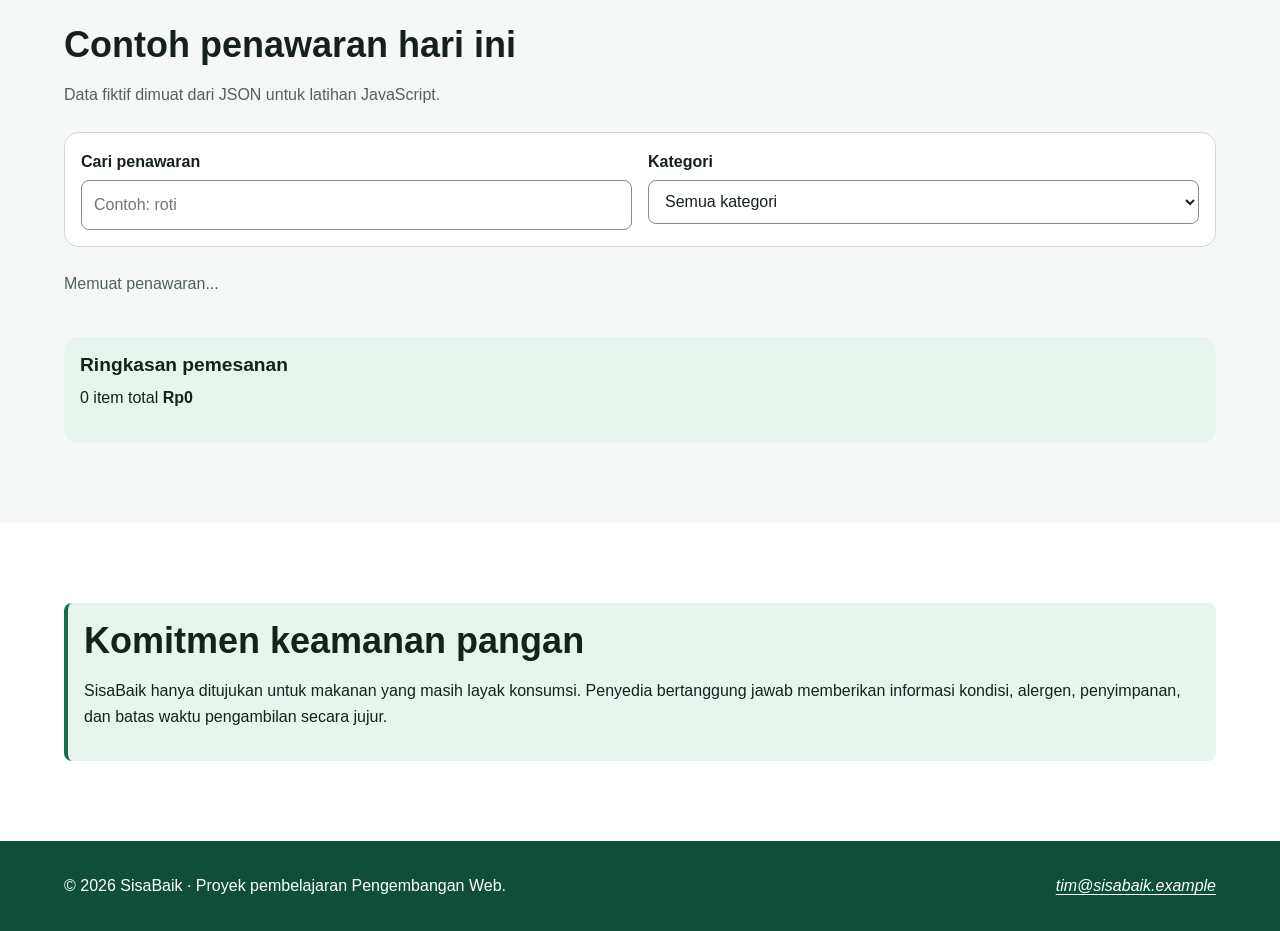
==== commit 7ddf47f7: "feat: add JSON-powered offer catalog" ====
--- a/index.html
+++ b/index.html
@@ -6,6 +6,7 @@
   <meta name="description" content="SisaBaik membantu penyedia menawarkan makanan berlebih agar tetap bernilai, terjangkau, dan tidak terbuang.">
   <title>Beranda | SisaBaik</title>
   <link rel="stylesheet" href="styles.css">
+  <script src="app.js" defer></script>
 </head>
 <body>
   <a class="skip-link" href="#konten-utama">Lewati ke konten utama</a>
@@ -52,7 +53,7 @@
           <article class="card">
             <span class="step-number" aria-hidden="true">1</span>
             <h3>Daftarkan usaha</h3>
-            <p>Penyedia mencatat identitas dan informasi usahanya.</p>
+            <p>Penyedia mencatat identitas dan informasi dasar usahanya.</p>
           </article>
           <article class="card">
             <span class="step-number" aria-hidden="true">2</span>
@@ -91,41 +92,31 @@
     <section class="section" id="penawaran-contoh" aria-labelledby="judul-penawaran">
       <div class="container">
         <h2 id="judul-penawaran">Contoh penawaran hari ini</h2>
-        <p class="section-intro">Seluruh data berikut bersifat fiktif untuk keperluan pembelajaran.</p>
-        <div class="offer-grid">
-          <article class="offer-card">
-            <div class="offer-card__visual" aria-hidden="true"></div>
-            <div class="offer-card__content">
-              <span class="badge">Roti dan kue</span>
-              <h3>Paket roti campur</h3>
-              <p class="offer-card__meta">Toko Roti Contoh · <data value="8">8 paket</data></p>
-              <p class="offer-card__price"><del>Rp25.000</del> <strong>Rp10.000</strong></p>
-              <p>Batas pengambilan: <time datetime="2026-09-03T18:00:00+07:00">3 September 2026, 18.00 WIB</time></p>
-            </div>
-          </article>
+        <p class="section-intro">Data fiktif dimuat dari JSON untuk latihan JavaScript.</p>
 
-          <article class="offer-card">
-            <div class="offer-card__visual" aria-hidden="true"></div>
-            <div class="offer-card__content">
-              <span class="badge">Makanan siap saji</span>
-              <h3>Nasi dan lauk harian</h3>
-              <p class="offer-card__meta">Dapur Contoh · <data value="6">6 porsi</data></p>
-              <p class="offer-card__price"><del>Rp30.000</del> <strong>Rp15.000</strong></p>
-              <p>Batas pengambilan: <time datetime="2026-09-03T19:00:00+07:00">3 September 2026, 19.00 WIB</time></p>
-            </div>
-          </article>
+        <form class="filter-panel" id="filter-form" role="search">
+          <p>
+            <label for="kata-kunci">Cari penawaran</label><br>
+            <input id="kata-kunci" name="kata_kunci" type="search" placeholder="Contoh: roti">
+          </p>
+          <p>
+            <label for="filter-kategori">Kategori</label><br>
+            <select id="filter-kategori" name="kategori">
+              <option value="semua">Semua kategori</option>
+              <option value="makanan-siap-saji">Makanan siap saji</option>
+              <option value="roti-kue">Roti dan kue</option>
+              <option value="buah-sayur">Buah dan sayur</option>
+            </select>
+          </p>
+        </form>
 
-          <article class="offer-card">
-            <div class="offer-card__visual" aria-hidden="true"></div>
-            <div class="offer-card__content">
-              <span class="badge">Buah dan sayur</span>
-              <h3>Paket buah matang</h3>
-              <p class="offer-card__meta">Toko Buah Contoh · <data value="4">4 paket</data></p>
-              <p class="offer-card__price"><strong>Disalurkan tanpa biaya</strong></p>
-              <p>Batas pengambilan: <time datetime="2026-09-03T17:30:00+07:00">3 September 2026, 17.30 WIB</time></p>
-            </div>
-          </article>
-        </div>
+        <p id="status-katalog" class="status-message" role="status" aria-live="polite">Memuat penawaran...</p>
+        <div class="offer-grid" id="daftar-penawaran"></div>
+
+        <aside class="cart-summary" aria-labelledby="judul-ringkasan">
+          <h3 id="judul-ringkasan">Ringkasan pemesanan</h3>
+          <p><span id="jumlah-item">0</span> item total <strong id="total-pesanan">Rp0</strong></p>
+        </aside>
       </div>
     </section>
 
--- a/styles.css
+++ b/styles.css
@@ -426,4 +426,41 @@
   html {
     scroll-behavior: auto;
   }
+}
+/* Komponen Interaktif Chapter 4 */
+.filter-panel {
+  display: grid;
+  gap: 1rem;
+  margin-block: 1.5rem;
+  padding: 1rem;
+  border: 0.0625rem solid var(--color-border);
+  border-radius: var(--radius-medium);
+  background: var(--color-surface);
+}
+
+.filter-panel p {
+  margin: 0;
+}
+
+.status-message {
+  min-height: 1.6em;
+  color: var(--color-muted);
+}
+
+.cart-summary {
+  margin-block-start: 1.5rem;
+  padding: 1rem;
+  border-radius: var(--radius-medium);
+  background: var(--color-primary-soft);
+}
+
+.error-message {
+  color: var(--color-danger);
+  font-weight: 700;
+}
+
+@media (min-width: 48rem) {
+  .filter-panel {
+    grid-template-columns: repeat(2, minmax(0, 1fr));
+  }
 }
